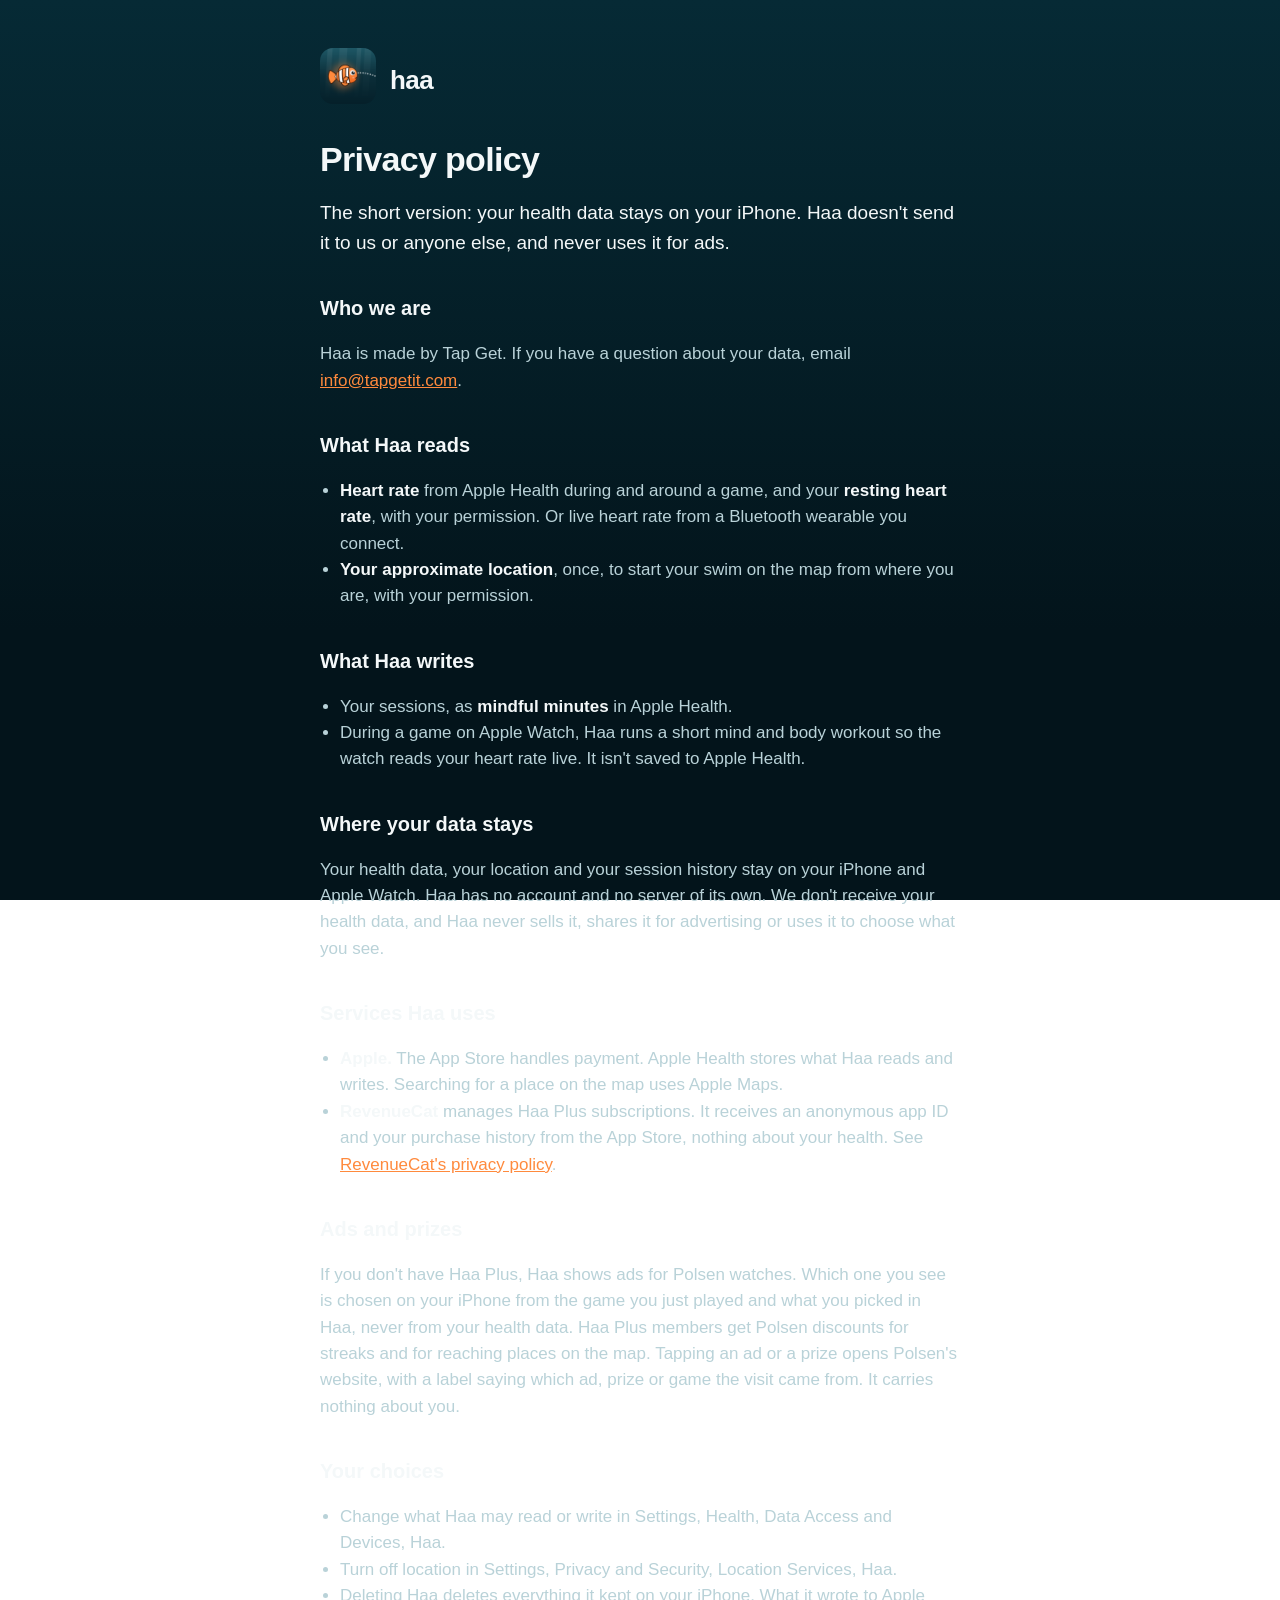
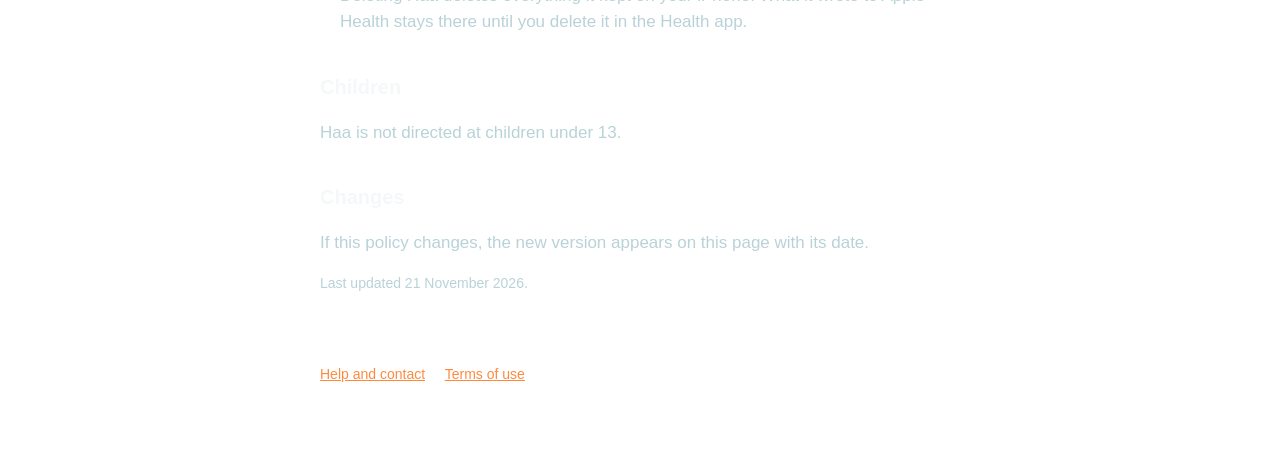
==== privacy/index.html @ 4bebead8 "Haa help, contact and privacy policy Co-Authored-By: Claude Opus 5.5 <noreply@anthropic.com>" ====
<!doctype html>
<html lang="en-GB">
<head>
<meta charset="utf-8">
<meta name="viewport" content="width=device-width, initial-scale=1">
<title>Haa: privacy policy</title>
<meta name="description" content="How Haa handles your data: health data stays on your iPhone.">
<link rel="icon" href="../icon.png">
<link rel="stylesheet" href="../style.css">
</head>
<body>
<main>
  <header><a href="../"><img src="../icon.png" alt=""></a><a href="../" class="name">haa</a></header>

  <h1>Privacy policy</h1>
  <p class="lead">The short version: your health data stays on your iPhone. Haa doesn't send it to us or anyone else, and never uses it for ads.</p>

  <h2>Who we are</h2>
  <p>Haa is made by Tap Get. If you have a question about your data, email <a href="mailto:info@tapgetit.com">info@tapgetit.com</a>.</p>

  <h2>What Haa reads</h2>
  <ul>
    <li><strong>Heart rate</strong> from Apple Health during and around a game, and your <strong>resting heart rate</strong>, with your permission. Or live heart rate from a Bluetooth wearable you connect.</li>
    <li><strong>Your approximate location</strong>, once, to start your swim on the map from where you are, with your permission.</li>
  </ul>

  <h2>What Haa writes</h2>
  <ul>
    <li>Your sessions, as <strong>mindful minutes</strong> in Apple Health.</li>
    <li>During a game on Apple Watch, Haa runs a short mind and body workout so the watch reads your heart rate live. It isn't saved to Apple Health.</li>
  </ul>

  <h2>Where your data stays</h2>
  <p>Your health data, your location and your session history stay on your iPhone and Apple Watch. Haa has no account and no server of its own. We don't receive your health data, and Haa never sells it, shares it for advertising or uses it to choose what you see.</p>

  <h2>Services Haa uses</h2>
  <ul>
    <li><strong>Apple.</strong> The App Store handles payment. Apple Health stores what Haa reads and writes. Searching for a place on the map uses Apple Maps.</li>
    <li><strong>RevenueCat</strong> manages Haa Plus subscriptions. It receives an anonymous app ID and your purchase history from the App Store, nothing about your health. See <a href="https://www.revenuecat.com/privacy">RevenueCat's privacy policy</a>.</li>
  </ul>

  <h2>Ads and prizes</h2>
  <p>If you don't have Haa Plus, Haa shows ads for Polsen watches. Which one you see is chosen on your iPhone from the game you just played and what you picked in Haa, never from your health data. Haa Plus members get Polsen discounts for streaks and for reaching places on the map. Tapping an ad or a prize opens Polsen's website, with a label saying which ad, prize or game the visit came from. It carries nothing about you.</p>

  <h2>Your choices</h2>
  <ul>
    <li>Change what Haa may read or write in Settings, Health, Data Access and Devices, Haa.</li>
    <li>Turn off location in Settings, Privacy and Security, Location Services, Haa.</li>
    <li>Deleting Haa deletes everything it kept on your iPhone. What it wrote to Apple Health stays there until you delete it in the Health app.</li>
  </ul>

  <h2>Children</h2>
  <p>Haa is not directed at children under 13.</p>

  <h2>Changes</h2>
  <p>If this policy changes, the new version appears on this page with its date.</p>

  <p class="small">Last updated 21 November 2026.</p>

  <footer>
    <a href="../">Help and contact</a>
    <a href="https://www.apple.com/legal/internet-services/itunes/dev/stdeula/">Terms of use</a>
  </footer>
</main>
</body>
</html>
---- style.css ----
:root {
  --water: #062a35;
  --deep: #03141b;
  --ink: #f4f8f9;
  --mist: #b9d2d8;
  --orange: #ff8a3d;
  --line: rgba(255, 255, 255, 0.12);
}
* { box-sizing: border-box; }
html { -webkit-text-size-adjust: 100%; }
body {
  margin: 0;
  min-height: 100vh;
  background: linear-gradient(180deg, var(--water) 0%, var(--deep) 70%) fixed;
  color: var(--ink);
  font: 17px/1.55 -apple-system, BlinkMacSystemFont, "SF Pro Text", "Segoe UI", Roboto, Helvetica, Arial, sans-serif;
}
main { max-width: 680px; margin: 0 auto; padding: 48px 20px 64px; }
header { display: flex; align-items: center; gap: 14px; margin-bottom: 28px; }
header img { width: 56px; height: 56px; border-radius: 13px; }
header a { color: inherit; text-decoration: none; }
header .name { font-weight: 800; font-size: 26px; letter-spacing: -0.02em; }
h1 { font-size: 34px; line-height: 1.15; letter-spacing: -0.02em; margin: 0 0 12px; }
h2 { font-size: 20px; margin: 36px 0 8px; }
p, li { color: var(--mist); }
strong { color: var(--ink); }
a { color: var(--orange); }
ul { padding-left: 20px; }
.lead { font-size: 19px; color: var(--ink); }
.card { border: 1px solid var(--line); border-radius: 18px; padding: 18px 20px; margin: 24px 0; background: rgba(255, 255, 255, 0.04); }
.card p { margin: 0; }
.small { font-size: 14px; }
footer { margin-top: 48px; padding-top: 20px; border-top: 1px solid var(--line); font-size: 14px; color: var(--mist); }
footer a { margin-right: 16px; }
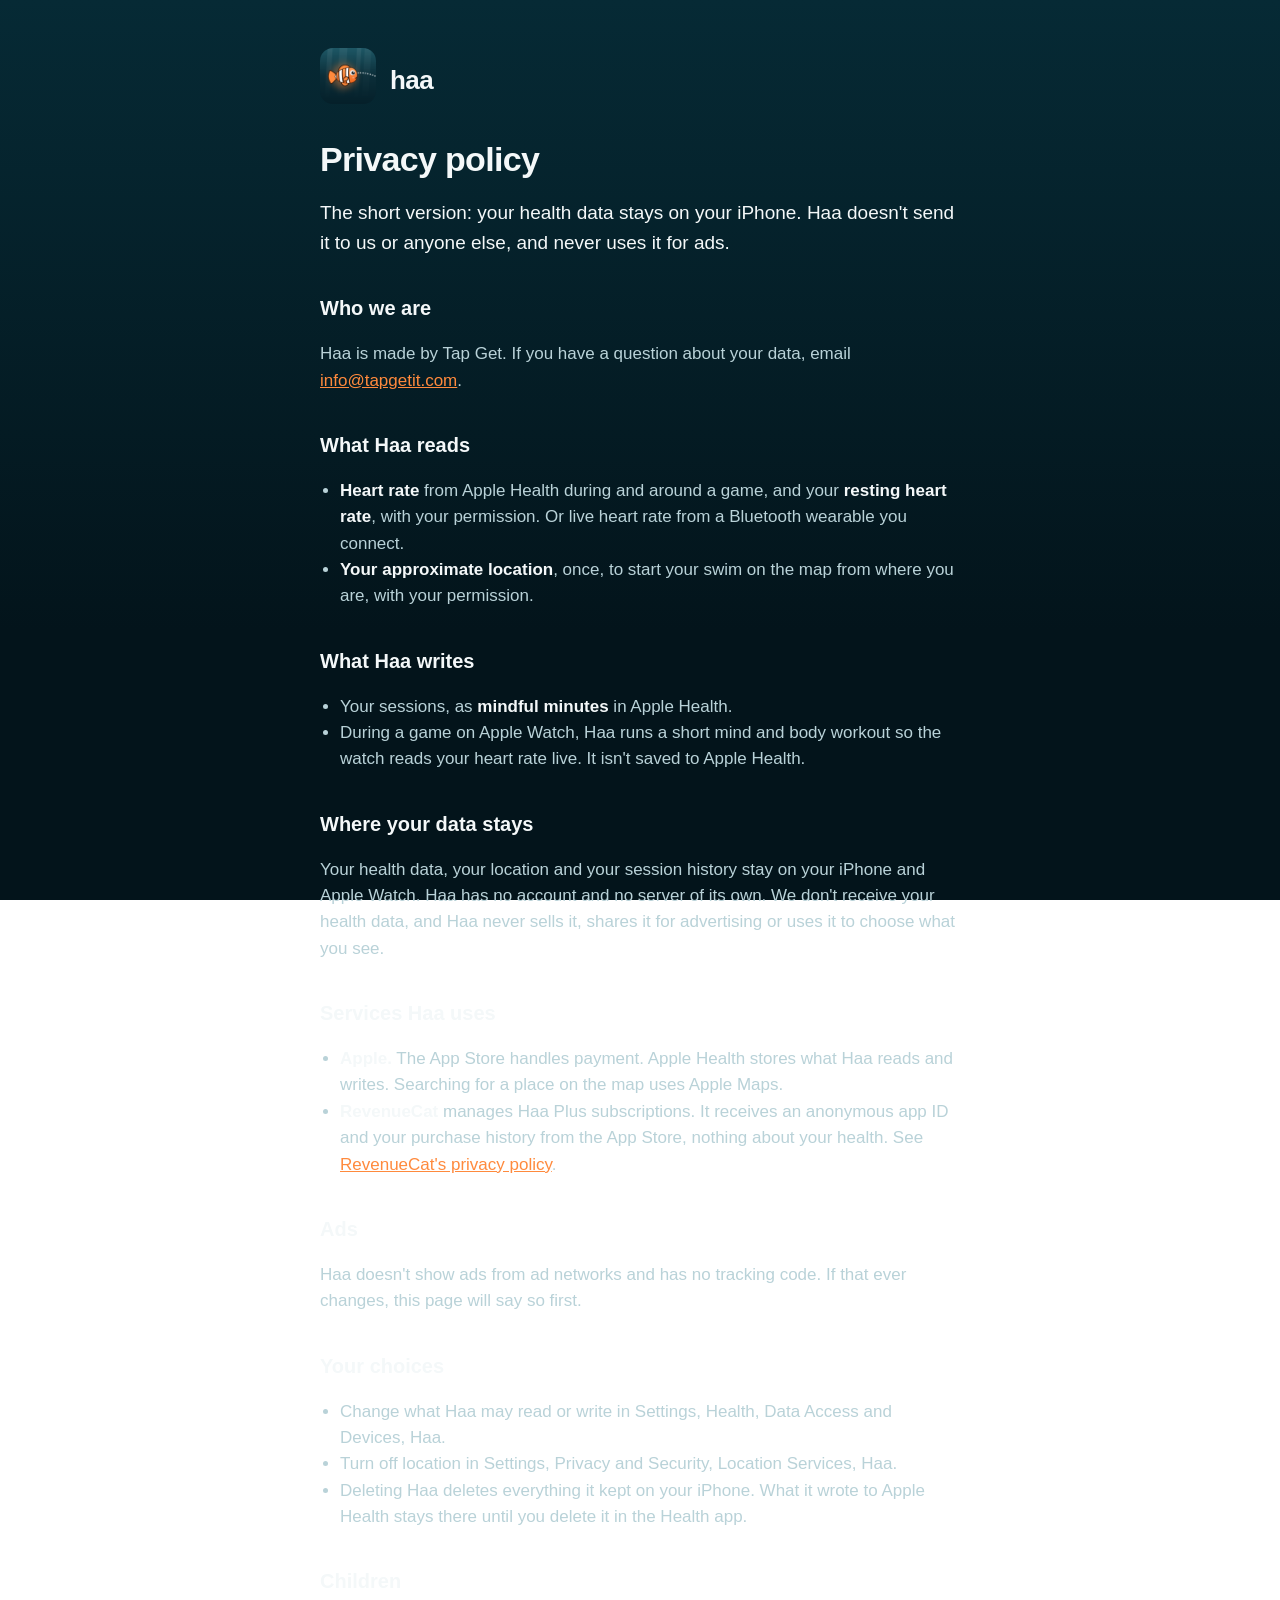
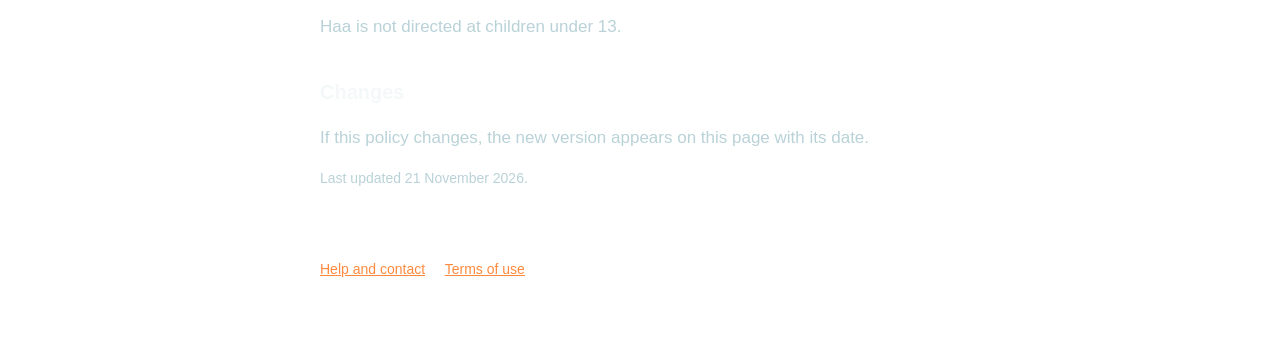
==== commit 074e9a43: "No ads or prizes in the first version Co-Authored-By: Claude Opus 5.5 <noreply@anthropic.com>" ====
--- a/privacy/index.html
+++ b/privacy/index.html
@@ -39,8 +39,8 @@
     <li><strong>RevenueCat</strong> manages Haa Plus subscriptions. It receives an anonymous app ID and your purchase history from the App Store, nothing about your health. See <a href="https://www.revenuecat.com/privacy">RevenueCat's privacy policy</a>.</li>
   </ul>
 
-  <h2>Ads and prizes</h2>
-  <p>If you don't have Haa Plus, Haa shows ads for Polsen watches. Which one you see is chosen on your iPhone from the game you just played and what you picked in Haa, never from your health data. Haa Plus members get Polsen discounts for streaks and for reaching places on the map. Tapping an ad or a prize opens Polsen's website, with a label saying which ad, prize or game the visit came from. It carries nothing about you.</p>
+  <h2>Ads</h2>
+  <p>Haa doesn't show ads from ad networks and has no tracking code. If that ever changes, this page will say so first.</p>
 
   <h2>Your choices</h2>
   <ul>
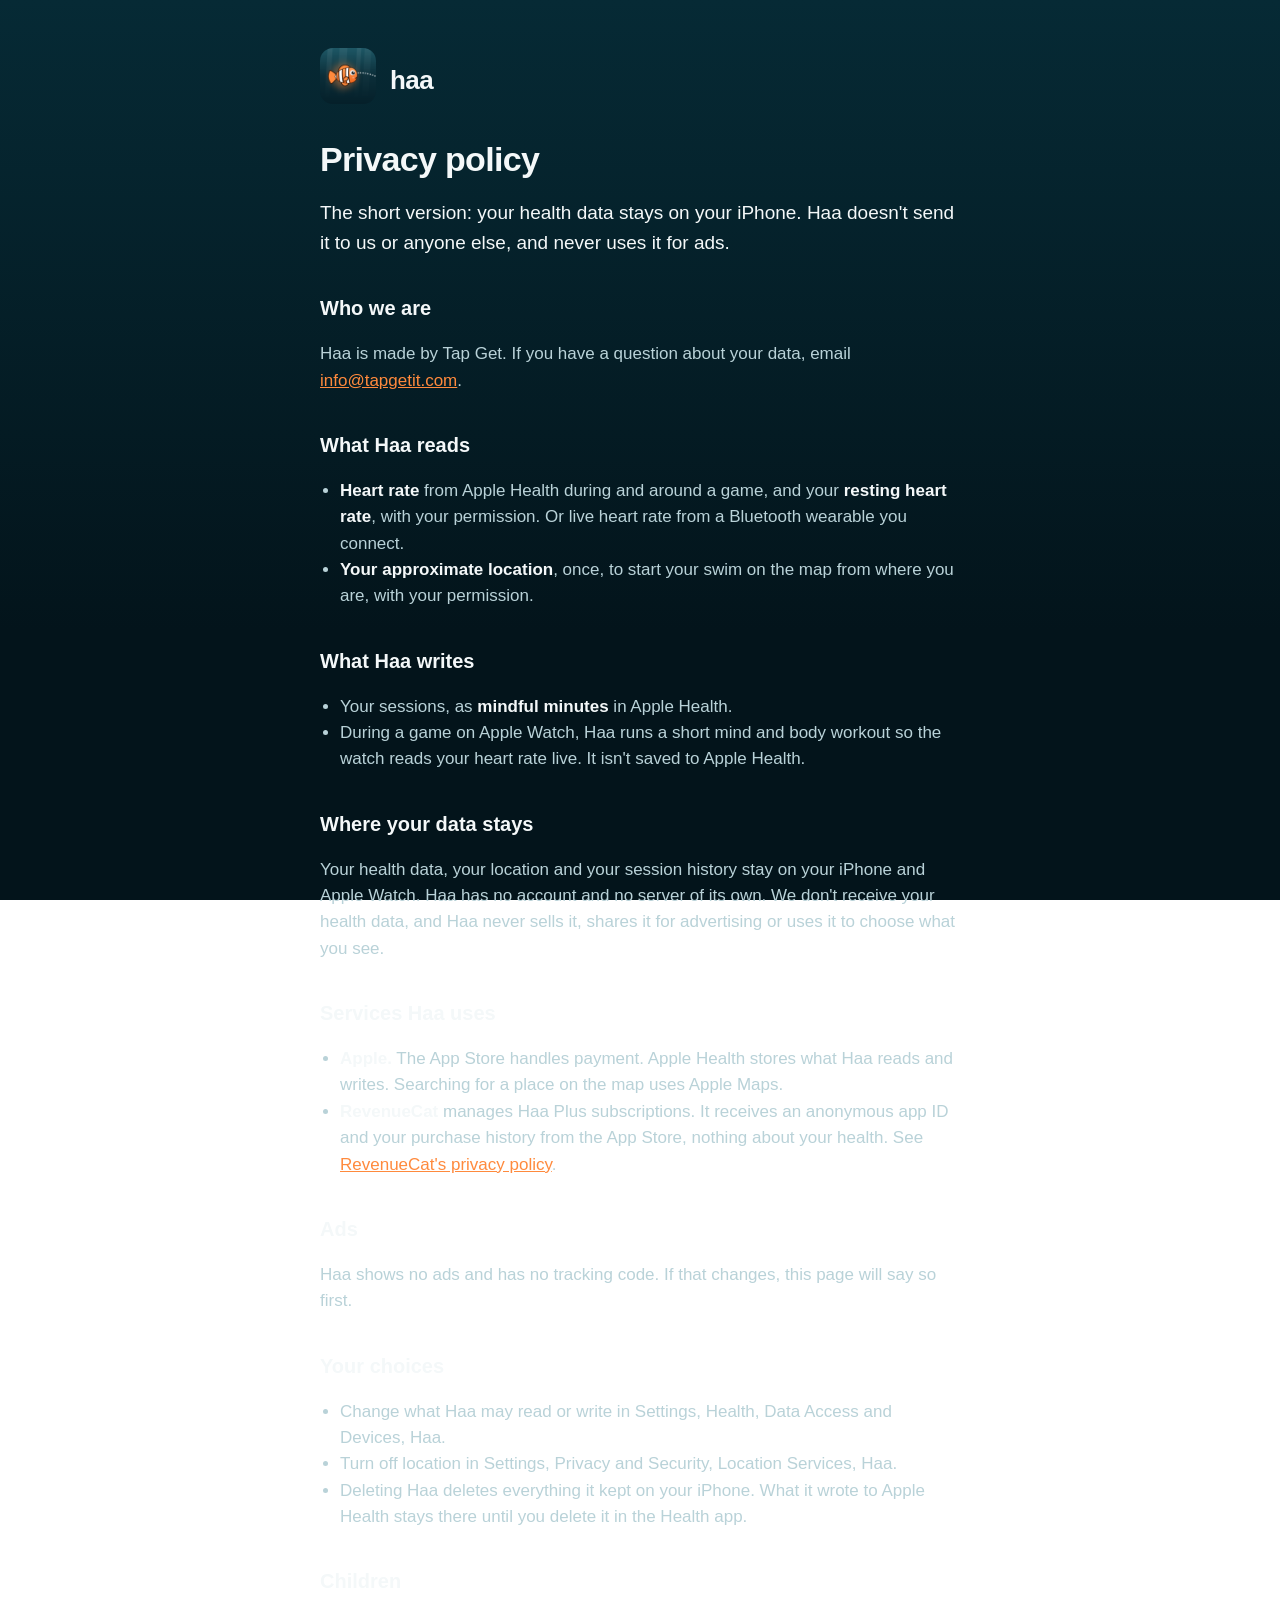
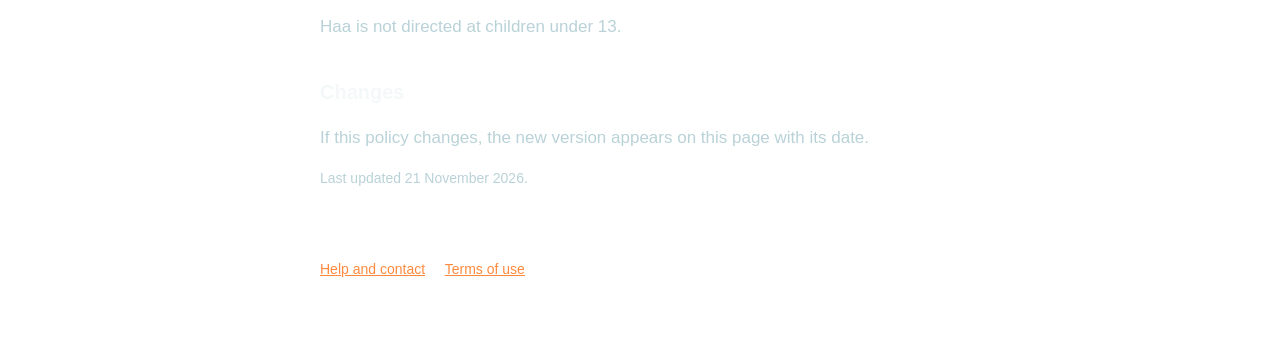
==== commit 0e5ca099: "Plainer ads line Co-Authored-By: Claude Opus 5.5 <noreply@anthropic.com>" ====
--- a/privacy/index.html
+++ b/privacy/index.html
@@ -40,7 +40,7 @@
   </ul>
 
   <h2>Ads</h2>
-  <p>Haa doesn't show ads from ad networks and has no tracking code. If that ever changes, this page will say so first.</p>
+  <p>Haa shows no ads and has no tracking code. If that changes, this page will say so first.</p>
 
   <h2>Your choices</h2>
   <ul>
